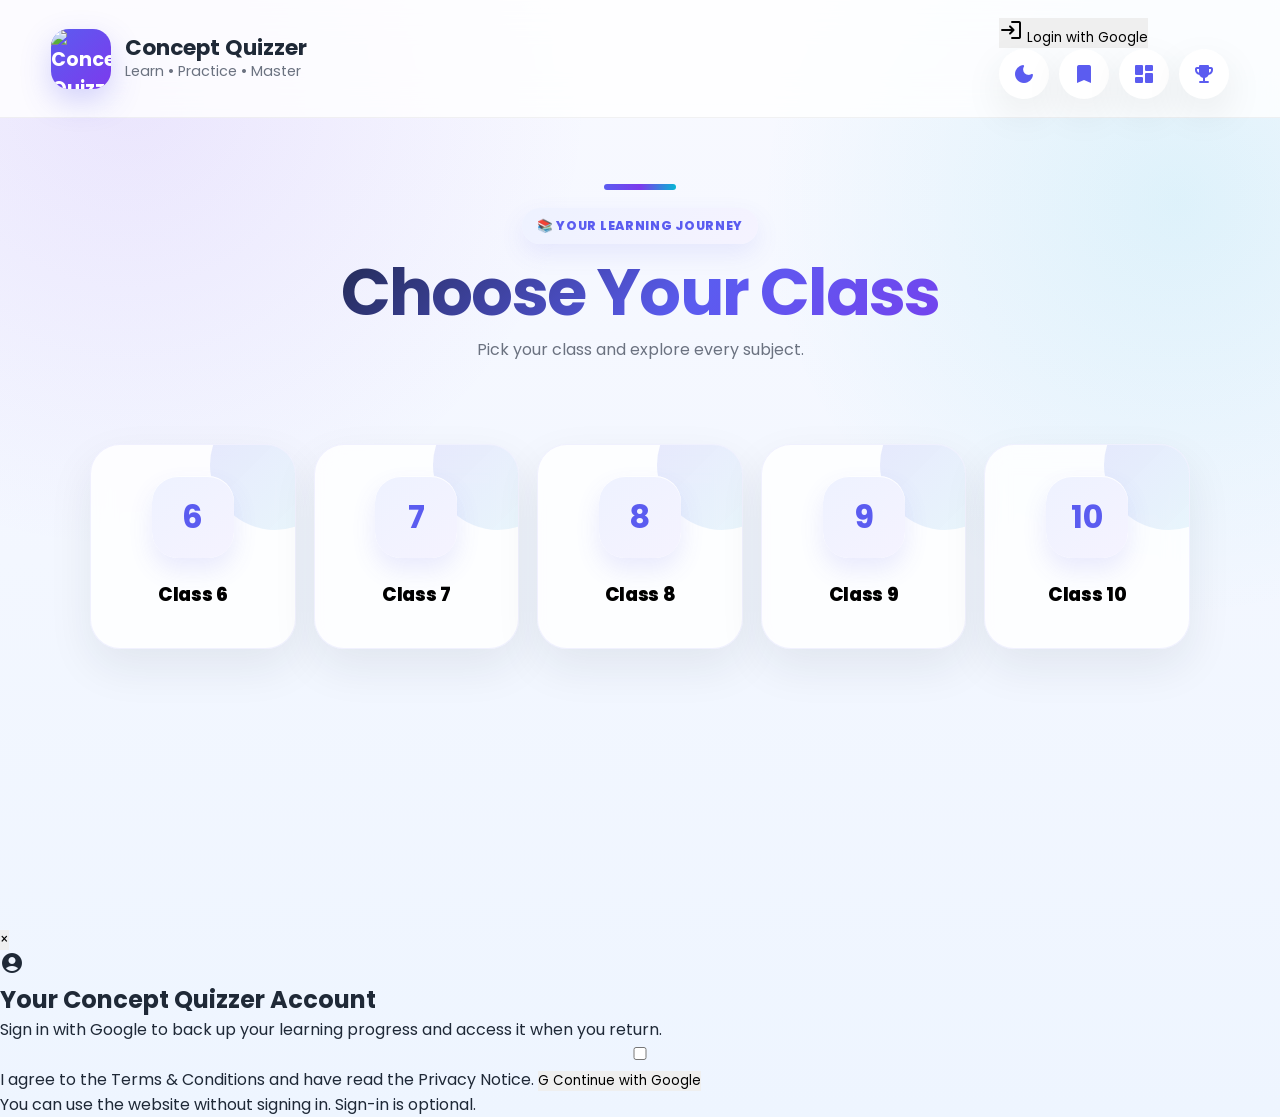
==== index.html @ e69be057 "Add files via upload" ====
<!DOCTYPE html>
<html lang="en">

<head>

<meta charset="UTF-8">

<meta
name="viewport"
content="width=device-width, initial-scale=1.0">

<title>
Concept Quizzer
</title>

<meta
name="description"
content="Concept Quizzer - Interactive Learning Platform">

<link
rel="preconnect"
href="https://fonts.googleapis.com">

<link
rel="preconnect"
href="https://fonts.gstatic.com"
crossorigin>

<link
href="https://fonts.googleapis.com/css2?family=Poppins:wght@300;400;500;600;700;800&display=swap"
rel="stylesheet">

<link
href="https://fonts.googleapis.com/icon?family=Material+Icons+Round"
rel="stylesheet">

<link
rel="stylesheet"
href="css/style.css">


<style id="cq-final-navigation-polish">
/* FINAL FLOW: Class → Subject → Chapter → Notes / Quiz */
.screen{width:100%;min-height:360px}
.screen.hidden{display:none!important}
.dashboardHeader{background:linear-gradient(135deg,#4d36d4,#248fe8);color:#fff;border-radius:30px;padding:28px;margin-bottom:22px;box-shadow:0 20px 50px rgba(72,70,210,.18)}
.dashboardHeader h2{margin:0;font-size:clamp(30px,6vw,48px);line-height:1.1}
.dashboardHeader p{margin:8px 0 0;color:#eef3ff;font-weight:700}
.dashboardGridThree{display:grid!important;grid-template-columns:repeat(3,minmax(0,1fr));gap:18px}
.dashboardGridThree .dashboardCard{min-height:230px;padding:25px!important;border-radius:28px!important;position:relative;overflow:hidden;cursor:pointer;transition:transform .2s,box-shadow .2s!important}
.dashboardGridThree .dashboardCard:hover{transform:translateY(-6px)!important}
.dashboardGridThree .dashboardCard:after{content:'';position:absolute;right:-28px;bottom:-35px;width:120px;height:120px;border-radius:50%;background:#fff2;pointer-events:none}
.dashboardCardNotes{background:linear-gradient(145deg,#fff,#f1efff)!important;border-top:7px solid #5b45e8!important}
.dashboardCardQuiz{background:linear-gradient(145deg,#fff,#eff9ff)!important;border-top:7px solid #159fdb!important}
.dashboardGridThree .dashboardIcon{width:68px;height:68px;border-radius:20px;display:grid;place-items:center;background:linear-gradient(135deg,#5b45e8,#218de8);color:#fff;font-size:35px!important;margin-bottom:18px}
.dashboardCardQuiz .dashboardIcon{background:linear-gradient(135deg,#159fdb,#4f46e5)}
.dashboardGridThree h3{font-size:23px!important;margin:0 0 8px!important;color:#18223f}
.dashboardGridThree p{color:#68728a;line-height:1.6;margin:0}
.dashboardGo{display:inline-flex;margin-top:18px;padding:10px 13px;border-radius:13px;background:#fff;color:#4e42c9;font-weight:900;font-size:13px}
@media(max-width:760px){.dashboardGridThree{grid-template-columns:1fr!important}.dashboardGridThree .dashboardCard{min-height:190px}}
</style>
</head>

<body>

<!-- =========================
     MAIN APP
========================= -->

<div
id="app">

<!-- =========================
     HEADER
========================= -->

<header
class="header">

<div
class="container">

<a
href="#"
class="logo">

<div class="logoIcon">
  <img src="assets/logo.png" alt="Concept Quizzer Logo">
</div>

<div
class="logoText">

<h2>

Concept Quizzer

</h2>

<span>

Learn • Practice • Master

</span>

</div>

</a>

<div class="headerRightStack">
  <div class="accountBar">
    <button id="accountButton" class="accountButton" type="button">
      <span class="material-icons-round">login</span>
      <span id="accountButtonLabel">Login with Google</span>
    </button>
  </div>

<div
class="headerActions">

<button
id="themeButton"
class="iconButton">

<span
class="material-icons-round">

dark_mode

</span>

</button>

<button
id="bookmarkButton"
class="iconButton">

<span
class="material-icons-round">

bookmark

</span>

</button>

<a
href="dashboard.html"
class="iconButton"
title="Student Dashboard"
style="text-decoration:none;">

<span class="material-icons-round">
dashboard
</span>

</a>

<a
href="achievements.html"
class="iconButton"
title="Achievements"
style="text-decoration:none;">

<span class="material-icons-round">
emoji_events
</span>

</a>

</div>
</div>

</div>

</header>

<!-- =========================
     CLASS SELECTION — START PAGE
========================= -->
  <!-- =========================
     CLASS SELECTION
========================= -->

<main
class="container">

<section
id="classScreen"
class="screen">

<div
class="sectionHeader">

<div class="classIntroBadge">📚 YOUR LEARNING JOURNEY</div>

<h2>

Choose Your Class

</h2>

<p>

Pick your class and explore every subject.

</p>

</div>

<div
id="classGrid"
class="classGrid">

<button
class="classCard"
data-class="6">

<div
class="classIcon">

6

</div>

<h3>

Class 6

</h3>


</button>

<button
class="classCard"
data-class="7">

<div
class="classIcon">

7

</div>

<h3>

Class 7

</h3>


</button>

<button
class="classCard"
data-class="8">

<div
class="classIcon">

8

</div>

<h3>

Class 8

</h3>


</button>

<button
class="classCard"
data-class="9">

<div
class="classIcon">

9

</div>

<h3>

Class 9

</h3>


</button>

<button
class="classCard"
data-class="10">

<div
class="classIcon">

10

</div>

<h3>

Class 10

</h3>


</button>

</div>

</section>

  <!-- =========================
     SUBJECT SCREEN
========================= -->

<section
id="subjectScreen"
class="screen hidden">

<button
id="backToClasses"
class="backButton">

<span
class="material-icons-round">

arrow_back

</span>

Back to Classes

</button>

<div
class="sectionHeader">

<h2
id="selectedClassTitle">

Select a Subject

</h2>

<p>

Explore subjects for your class.

</p>

</div>

<div
id="subjectGrid"
class="subjectGrid">

<!-- Subjects will be generated by app.js -->

</div>

</section>

<!-- =========================
     CHAPTER SCREEN
========================= -->

<section
id="chapterScreen"
class="screen hidden">

<button
id="backToSubjects"
class="backButton">

<span
class="material-icons-round">

arrow_back

</span>

Back to Subjects

</button>

<div
class="sectionHeader">

<h2
id="selectedSubjectTitle">

Select a Chapter

</h2>

<p>

Select a chapter to begin learning.

</p>

</div>

<div
id="chapterGrid"
class="chapterGrid">

<!-- Chapters will be generated by app.js -->

</div>

</section>

  <!-- =========================
     DASHBOARD SCREEN
========================= -->

<section
id="dashboardScreen"
class="screen hidden">

<button
id="backToChapters"
class="backButton">

<span
class="material-icons-round">

arrow_back

</span>

Back to Chapters

</button>

<div
class="dashboardHeader">

<h2
id="chapterTitle">

Chapter Title

</h2>

<p
id="chapterSubtitle">

Class • Subject

</p>

</div>

<div class="dashboardGrid dashboardGridThree">

<div class="dashboardCard dashboardCardNotes" id="notesCard">
<span class="material-icons-round dashboardIcon">menu_book</span>
<h3>Notes</h3>
<p>Detailed, colourful chapter notes.</p>
<span class="dashboardGo">Open Notes →</span>
</div>

<div class="dashboardCard dashboardCardQuiz" id="quizCard">
<span class="material-icons-round dashboardIcon">quiz</span>
<h3>Quiz</h3>
<p>Easy to Extreme Hard • timed practice.</p>
<span class="dashboardGo">Start Quiz →</span>
</div>

</div></div>

</section>

</main>

<script>
/* Concept Quizzer emergency boot: never allow a loading overlay to block the app. */
(function(){
  try {
    var loader=document.getElementById("preloader");
    if(loader) loader.remove();
  } catch(e) {}
  window.addEventListener("error", function(){
    var loader=document.getElementById("preloader");
    if(loader) loader.remove();
  });
})();
</script>

<script src="js/data.js"></script>
<script src="js/app.js"></script>



<!-- Google account sign-in / account panel -->
<div id="accountModal" class="accountModal" aria-hidden="true">
  <div class="accountModalCard" role="dialog" aria-modal="true" aria-labelledby="accountModalTitle">
    <button id="closeAccountModal" class="accountClose" type="button" aria-label="Close">×</button>
    <div class="accountModalLogo"><span class="material-icons-round">account_circle</span></div>
    <h2 id="accountModalTitle">Your Concept Quizzer Account</h2>
    <p id="accountModalMessage">Sign in with Google to back up your learning progress and access it when you return.</p>
    <div id="signedInPanel" hidden>
      <div class="signedInUser">
        <img id="accountPhoto" alt="" hidden>
        <div><strong id="accountName"></strong><span id="accountEmail"></span></div>
      </div>
      <p id="cloudSyncStatus" class="cloudSyncStatus">Your progress backup is ready.</p>
      <button id="syncNowButton" class="accountPrimary" type="button">Back up my progress</button>
      <button id="signOutButton" class="accountSecondary" type="button">Sign out</button>
    </div>
    <div id="signedOutPanel">
      <label class="termsConsent"><input id="termsConsentCheckbox" type="checkbox"> <span>I agree to the <a href="terms.html" target="_blank" rel="noopener">Terms &amp; Conditions</a> and have read the <a href="terms.html#privacy" target="_blank" rel="noopener">Privacy Notice</a>.</span></label>
      <button id="googleSignInButton" class="accountPrimary" type="button"><span class="googleG">G</span> Continue with Google</button>
      <p class="accountSmallPrint">You can use the website without signing in. Sign-in is optional.</p>
    </div>
    <p id="accountError" class="accountError" role="status"></p>
  </div>
</div>

<script src="https://www.gstatic.com/firebasejs/10.14.1/firebase-app-compat.js"></script>
<script src="https://www.gstatic.com/firebasejs/10.14.1/firebase-auth-compat.js"></script>
<script src="https://www.gstatic.com/firebasejs/10.14.1/firebase-firestore-compat.js"></script>
<script src="js/firebase-config.js"></script>
<script src="js/account-auth.js"></script>
</body>

</html>
---- css/style.css ----
/*==========================================================
  Concept Quizzer
  Package 2
  File : css/style.css
==========================================================*/

:root{

--primary:#5b5cf0;
--secondary:#7c3aed;
--accent:#06b6d4;
--success:#22c55e;
--danger:#ef4444;

--bg:#f4f7ff;
--surface:#ffffff;
--text:#1f2937;
--textLight:#6b7280;
--border:#e5e7eb;

--radius:22px;
--transition:.30s ease;

--shadow:
0 15px 40px
rgba(0,0,0,.08);

}

*{

margin:0;

padding:0;

box-sizing:border-box;

}

html{

scroll-behavior:smooth;

}

body{

font-family:

"Poppins",
sans-serif;

background:var(--bg);

color:var(--text);

overflow-x:hidden;

}

/*========================*/

img{

max-width:100%;

display:block;

}

button{

font-family:inherit;

cursor:pointer;

border:none;

outline:none;

}

input{

font-family:inherit;

outline:none;

border:none;

background:none;

width:100%;

}

a{

text-decoration:none;

color:inherit;

}

.hidden{

display:none!important;

}

.container{

width:min(1280px,92%);

margin:auto;

}

/*========================
 PRELOADER
========================*/

#preloader{

position:fixed;

inset:0;

background:

linear-gradient(
135deg,
#eef4ff,
#ffffff
);

display:flex;

align-items:center;

justify-content:center;

z-index:99999;

transition:.5s;

}

.loader{

display:flex;

flex-direction:column;

align-items:center;

gap:18px;

text-align:center;

}

.loaderLogo{

width:110px;

height:110px;

border-radius:30px;

display:flex;

align-items:center;

justify-content:center;

font-size:58px;

color:white;

background:

linear-gradient(
135deg,
#5b5cf0,
#7c3aed
);

box-shadow:

0 20px 45px
rgba(91,92,240,.30);

animation:

floatLogo 2s
ease-in-out
infinite;

}

.loader h2{

font-size:2rem;

font-weight:700;

}

.loader p{

color:var(--textLight);

}

@keyframes floatLogo{

0%{

transform:translateY(0);

}

50%{

transform:translateY(-12px);

}

100%{

transform:translateY(0);

}

}

/*========================
 HEADER
========================*/

.header{

position:sticky;

top:0;

z-index:999;

background:

rgba(255,255,255,.80);

backdrop-filter:

blur(18px);

border-bottom:

1px solid
rgba(0,0,0,.05);

}

.header .container{

display:flex;

align-items:center;

justify-content:space-between;

padding:18px 0;

}

/*========================
 LOGO
========================*/

.logo{

display:flex;

align-items:center;

gap:14px;

}

.logoIcon{

width:60px;

height:60px;

border-radius:18px;

display:flex;

align-items:center;

justify-content:center;

font-size:1.2rem;

font-weight:700;

color:white;

background:

linear-gradient(
135deg,
#5b5cf0,
#7c3aed
);

box-shadow:

0 12px 30px
rgba(91,92,240,.25);

}

.logoIcon img{
  width:100%;
  height:100%;
  object-fit:cover;
  border-radius:18px;
}

.logoText{

display:flex;

flex-direction:column;

}

.logoText h2{

font-size:1.35rem;

font-weight:700;

line-height:1.2;

}

.logoText span{

font-size:.9rem;

color:var(--textLight);

}

/*========================
 HEADER ACTIONS
========================*/

.headerActions{

display:flex;

align-items:center;

gap:12px;

}

.iconButton{

width:50px;

height:50px;

border-radius:50%;

display:flex;

align-items:center;

justify-content:center;

background:white;

color:var(--primary);

box-shadow:var(--shadow);

transition:var(--transition);

}

.iconButton:hover{

transform:

translateY(-4px);

}

/*========================
 HERO
========================*/

.hero{

position:relative;

overflow:hidden;

padding:

80px 0
100px;

background:

linear-gradient(
180deg,
#f8fbff,
#eef4ff
);

}

.heroBackground{

position:absolute;

inset:0;

background:

radial-gradient(
circle at top left,
rgba(91,92,240,.15),
transparent 45%
),

radial-gradient(
circle at bottom right,
rgba(6,182,212,.15),
transparent 40%
);

}

.heroContainer{

position:relative;

z-index:2;

display:grid;

grid-template-columns:

1.1fr
.9fr;

gap:60px;

align-items:center;

}

/*========================
 HERO CONTENT
========================*/

.heroContent{

display:flex;

flex-direction:column;

gap:22px;

}

.heroBadge{

display:inline-flex;

align-items:center;

gap:8px;

width:max-content;

padding:10px 18px;

border-radius:999px;

background:#eef2ff;

color:var(--primary);

font-weight:600;

}

.heroContent h1{

font-size:3.6rem;

font-weight:800;

line-height:1.1;

}

.heroContent p{

font-size:1rem;

line-height:1.9;

color:var(--textLight);

max-width:650px;

}

/*========================
 SEARCH BAR
========================*/

.heroSearch{

display:flex;

align-items:center;

gap:14px;

padding:18px 22px;

background:white;

border-radius:18px;

box-shadow:var(--shadow);

margin-top:10px;

}

.heroSearch span{

color:var(--primary);

font-size:28px;

}

.heroSearch input{

font-size:1rem;

color:var(--text);

}

/*========================
 HERO BUTTONS
========================*/

.heroButtons{

display:flex;

gap:18px;

margin-top:12px;

flex-wrap:wrap;

}

.primaryButton{

padding:16px 34px;

border-radius:18px;

background:

linear-gradient(
135deg,
#5b5cf0,
#7c3aed
);

color:white;

font-size:1rem;

font-weight:600;

transition:var(--transition);

box-shadow:

0 18px 35px
rgba(91,92,240,.30);

}

.primaryButton:hover{

transform:

translateY(-5px);

}

.secondaryButton{

padding:16px 34px;

border-radius:18px;

background:white;

border:2px solid var(--border);

font-size:1rem;

font-weight:600;

color:var(--primary);

transition:var(--transition);

}

.secondaryButton:hover{

background:#f7f8ff;

transform:

translateY(-5px);

}

/*========================
 HERO IMAGE
========================*/

.heroImage{

position:relative;

height:520px;

display:flex;

align-items:center;

justify-content:center;

}

.bookCard{

width:220px;

height:220px;

border-radius:40px;

display:flex;

align-items:center;

justify-content:center;

font-size:90px;

color:white;

background:

linear-gradient(
135deg,
#5b5cf0,
#7c3aed
);

box-shadow:

0 30px 60px
rgba(91,92,240,.30);

animation:

floatBook
4s ease-in-out infinite;

}

.floatingCard{

position:absolute;

width:85px;

height:85px;

border-radius:22px;

display:flex;

align-items:center;

justify-content:center;

font-size:42px;

background:white;

box-shadow:var(--shadow);

animation:

floatCard
5s ease-in-out infinite;

}

.maths{

top:8%;

left:12%;

}

.science{

top:18%;

right:8%;

animation-delay:.5s;

}

.history{

bottom:15%;

left:8%;

animation-delay:1s;

}

.geography{

bottom:12%;

right:14%;

animation-delay:1.5s;

}

.civics{

left:0;

top:45%;

animation-delay:2s;

}

.ai{

right:0;

top:48%;

animation-delay:2.5s;

}

@keyframes floatBook{

0%{

transform:translateY(0);

}

50%{

transform:translateY(-16px);

}

100%{

transform:translateY(0);

}

}

@keyframes floatCard{

0%{

transform:translateY(0);

}

50%{

transform:translateY(-12px);

}

100%{

transform:translateY(0);

}

}

/*========================
 SCREEN
========================*/

.screen{

padding:80px 0;

}

.sectionHeader{

text-align:center;

margin-bottom:45px;

}

.sectionHeader h2{

font-size:2.5rem;

font-weight:700;

margin-bottom:10px;

}

.sectionHeader p{

font-size:1rem;

color:var(--textLight);

line-height:1.8;

}

/*========================
 CLASS GRID
========================*/

.classGrid{

display:grid;

grid-template-columns:

repeat(auto-fit,minmax(180px,1fr));

gap:24px;

}

.classCard{

background:var(--surface);

border-radius:24px;

padding:28px;

text-align:center;

cursor:pointer;

border:2px solid transparent;

box-shadow:var(--shadow);

transition:var(--transition);

}

.classCard:hover{

transform:

translateY(-8px);

border-color:var(--primary);

}

.classCard.active{

background:

linear-gradient(
135deg,
#5b5cf0,
#7c3aed
);

color:white;

}

.classIcon{

width:80px;

height:80px;

margin:auto auto 18px;

border-radius:22px;

display:flex;

align-items:center;

justify-content:center;

font-size:2rem;

font-weight:700;

background:#eef2ff;

color:var(--primary);

}

.classCard.active .classIcon{

background:white;

color:var(--primary);

}

.classCard h3{

font-size:1.2rem;

margin-bottom:8px;

}

.classCard p{

font-size:.92rem;

color:var(--textLight);

}

.classCard.active p{

color:white;

opacity:.9;

}

/*========================
 SUBJECT GRID
========================*/

.subjectGrid{

display:grid;

grid-template-columns:

repeat(auto-fit,minmax(250px,1fr));

gap:25px;

}

.subjectCard{

background:white;

border-radius:26px;

padding:30px;

text-align:center;

cursor:pointer;

box-shadow:var(--shadow);

transition:var(--transition);

}

.subjectCard:hover{

transform:

translateY(-8px);

}

.subjectIcon{

width:90px;

height:90px;

margin:auto auto 18px;

border-radius:24px;

display:flex;

align-items:center;

justify-content:center;

font-size:46px;

background:

linear-gradient(
135deg,
#5b5cf0,
#7c3aed
);

color:white;

}

.subjectCard h3{

margin-bottom:10px;

font-size:1.2rem;

}

.subjectCard p{

color:var(--textLight);

line-height:1.7;

}

/*========================
 CHAPTER GRID
========================*/

.chapterGrid{

display:grid;

grid-template-columns:

repeat(auto-fit,minmax(280px,1fr));

gap:24px;

}

.chapterCard{

background:white;

padding:26px;

border-radius:24px;

cursor:pointer;

box-shadow:var(--shadow);

transition:var(--transition);

border:2px solid transparent;

}

.chapterCard:hover{

transform:

translateY(-8px);

border-color:var(--primary);

}

.chapterNumber{

width:58px;

height:58px;

display:flex;

align-items:center;

justify-content:center;

border-radius:18px;

margin-bottom:18px;

font-weight:700;

background:

linear-gradient(
135deg,
#5b5cf0,
#7c3aed
);

color:white;

  }

/* ==========================
   PROGRESS CARD
========================== */

.progressCard{
    margin-top:24px;
    background:rgba(255,255,255,.15);
    border-radius:18px;
    padding:18px;
    box-shadow:0 8px 25px rgba(0,0,0,.08);
}

.progressInfo{
    display:flex;
    justify-content:space-between;
    align-items:center;
    margin-bottom:10px;
    color:#ffffff;
    font-weight:700;
    font-size:15px;
}

.progressInfo span{
    color:#ffffff;
}

#progressText{
    color:#ffffff;
    font-weight:700;
}

.progressBar{
    width:100%;
    height:12px;
    background:rgba(255,255,255,.35);
    border-radius:999px;
    overflow:hidden;
}

#progressFill{
    width:100%;
    height:100%;
    display:block;
    border-radius:999px;
    background:linear-gradient(90deg,#22c55e,#4ade80);
    transition:width .5s ease;
}

/* ===== ACHIEVEMENTS HEADER BUTTON FIX ===== */

.headerActions{
  display:flex !important;
  align-items:center;
  gap:10px;
  flex-wrap:nowrap !important;
  overflow:visible !important;
}

.headerActions .iconButton{
  display:flex !important;
  align-items:center;
  justify-content:center;
  visibility:visible !important;
  opacity:1 !important;
  flex-shrink:0 !important;
}

/* Mobile */
@media (max-width:600px){
  .headerActions{
    gap:6px;
  }

  .headerActions .iconButton{
    width:52px;
    height:52px;
    min-width:52px;
    padding:0;
  }

  .headerActions .material-icons-round{
    font-size:25px;
  }
}

/* MOBILE HEADER - FINAL FIX */

@media screen and (max-width: 700px) {

  .header .container {
    display: flex !important;
    align-items: center !important;
    justify-content: space-between !important;
    gap: 8px !important;
  }

  .headerActions {
    display: flex !important;
    align-items: center !important;
    justify-content: flex-end !important;
    gap: 5px !important;
    width: auto !important;
    flex: 0 0 auto !important;
    overflow: visible !important;
  }

  .headerActions .iconButton {
    width: 48px !important;
    height: 48px !important;
    min-width: 48px !important;
    padding: 0 !important;
    margin: 0 !important;
    display: flex !important;
    align-items: center !important;
    justify-content: center !important;
    flex-shrink: 0 !important;
    opacity: 1 !important;
    visibility: visible !important;
  }

  .headerActions .material-icons-round {
    font-size: 24px !important;
  }

  .logo {
    min-width: 0 !important;
    flex: 1 1 auto !important;
  }
}

/* ===== FINAL MOBILE HEADER FIT ===== */

@media screen and (max-width: 700px) {

  .header .container {
    width: 100% !important;
    padding: 10px 8px !important;
    gap: 4px !important;
  }

  .logo {
    flex: 1 1 auto !important;
    min-width: 0 !important;
    gap: 6px !important;
  }

  .logoIcon {
    width: 48px !important;
    height: 48px !important;
    min-width: 48px !important;
  }

  .logoText {
    min-width: 0 !important;
  }

  .logoText h2 {
    font-size: 1.05rem !important;
  }

  .logoText span {
    font-size: .72rem !important;
  }

  .headerActions {
    flex: 0 0 auto !important;
    display: flex !important;
    gap: 4px !important;
    width: auto !important;
  }

  .headerActions .iconButton {
    width: 42px !important;
    height: 42px !important;
    min-width: 42px !important;
    flex: 0 0 42px !important;
    padding: 0 !important;
    display: flex !important;
    visibility: visible !important;
    opacity: 1 !important;
  }

  .headerActions .material-icons-round {
    font-size: 21px !important;
  }
}

/* ===== PACKAGE 11D — PDF DOWNLOAD ===== */

.pdfDownloadButton {
  display: block;
  width: 100%;
  max-width: 500px;
  margin: 25px auto;
  padding: 16px 24px;
  border: none;
  border-radius: 16px;
  background: linear-gradient(135deg, #5b5cf0, #7c3aed);
  color: white;
  font-family: inherit;
  font-size: 17px;
  font-weight: 700;
  cursor: pointer;
  box-shadow: 0 12px 30px rgba(91,92,240,.25);
  transition: .25s ease;
}

.pdfDownloadButton:hover {
  transform: translateY(-3px);
}

.pdfDownloadButton:active {
  transform: scale(.97);
}

@media(max-width:600px) {
  .pdfDownloadButton {
    width: 90%;
    font-size: 16px;
  }
}

/* ==========================================================
   CONCEPT QUIZZER — 2026 VISUAL REDESIGN
   Homepage + subject + chapter selection
   ========================================================== */

body{
  background:
    radial-gradient(circle at 10% 8%, rgba(124,58,237,.10), transparent 30%),
    radial-gradient(circle at 92% 18%, rgba(6,182,212,.10), transparent 28%),
    linear-gradient(180deg,#f8f9ff 0%,#eef5ff 100%);
}

/* Keep the header, remove the old giant Smart Learning hero from markup. */
main.container{
  padding-top:18px;
}

#classScreen.screen{
  min-height:calc(100vh - 110px);
  padding:38px 0 80px;
}

#classScreen .sectionHeader,
#subjectScreen .sectionHeader,
#chapterScreen .sectionHeader{
  position:relative;
  padding:10px 12px 34px;
}

#classScreen .sectionHeader::before,
#subjectScreen .sectionHeader::before,
#chapterScreen .sectionHeader::before{
  content:"";
  display:block;
  width:72px;
  height:6px;
  margin:0 auto 18px;
  border-radius:99px;
  background:linear-gradient(90deg,#5b5cf0,#7c3aed,#06b6d4);
}

.classIntroBadge{
  display:inline-flex;
  align-items:center;
  gap:8px;
  padding:9px 15px;
  border-radius:999px;
  background:linear-gradient(135deg,#eef2ff,#f5f3ff);
  color:#5b5cf0;
  font-size:.78rem;
  font-weight:800;
  letter-spacing:.7px;
  box-shadow:0 10px 25px rgba(91,92,240,.10);
  margin-bottom:15px;
}

#classScreen .sectionHeader h2{
  font-size:clamp(2.3rem,8vw,4.1rem);
  line-height:1.02;
  letter-spacing:-1.8px;
  background:linear-gradient(135deg,#172033 15%,#5b5cf0 55%,#7c3aed 85%);
  -webkit-background-clip:text;
  background-clip:text;
  color:transparent;
}

#classScreen .sectionHeader p,
#subjectScreen .sectionHeader p,
#chapterScreen .sectionHeader p{
  max-width:620px;
  margin:10px auto 0;
  font-size:1rem;
}

.classGrid{
  grid-template-columns:repeat(5,minmax(0,1fr));
  gap:18px;
  max-width:1100px;
  margin:0 auto;
}

.classCard{
  position:relative;
  overflow:hidden;
  min-height:205px;
  padding:28px 18px;
  border:1px solid rgba(91,92,240,.08);
  border-radius:30px;
  background:rgba(255,255,255,.82);
  backdrop-filter:blur(12px);
  box-shadow:0 18px 45px rgba(31,41,55,.08);
}

.classCard::before{
  content:"";
  position:absolute;
  width:130px;
  height:130px;
  border-radius:50%;
  right:-45px;
  top:-45px;
  background:linear-gradient(135deg,rgba(91,92,240,.15),rgba(6,182,212,.08));
}

.classCard:hover{
  transform:translateY(-10px) scale(1.015);
  border-color:rgba(91,92,240,.35);
  box-shadow:0 25px 55px rgba(91,92,240,.16);
}

.classCard.active{
  background:linear-gradient(145deg,#5b5cf0,#7c3aed);
  border-color:transparent;
  box-shadow:0 25px 60px rgba(91,92,240,.28);
}

.classIcon{
  position:relative;
  z-index:1;
  width:82px;
  height:82px;
  margin:0 auto 22px;
  border-radius:26px;
  background:linear-gradient(145deg,#eef2ff,#f5f3ff);
  color:#5b5cf0;
  font-size:2rem;
  box-shadow:inset 0 1px 0 rgba(255,255,255,.9),0 12px 25px rgba(91,92,240,.12);
}

.classCard.active .classIcon{
  background:rgba(255,255,255,.95);
}

.classCard h3{
  position:relative;
  z-index:1;
  font-size:1.18rem;
  font-weight:800;
  letter-spacing:-.3px;
}

/* Subject page */
#subjectScreen.screen,
#chapterScreen.screen{
  padding:32px 0 80px;
  min-height:calc(100vh - 110px);
}

.backButton{
  display:inline-flex;
  align-items:center;
  gap:8px;
  padding:11px 16px;
  border-radius:15px;
  background:rgba(255,255,255,.85);
  color:#30384a;
  box-shadow:0 10px 25px rgba(31,41,55,.06);
  font-weight:700;
  transition:.25s ease;
}

.backButton:hover{
  transform:translateX(-4px);
  color:#5b5cf0;
}

#subjectScreen .sectionHeader h2,
#chapterScreen .sectionHeader h2{
  font-size:clamp(2.2rem,7vw,3.5rem);
  letter-spacing:-1.4px;
}

.subjectGrid{
  grid-template-columns:repeat(auto-fit,minmax(210px,1fr));
  gap:20px;
  max-width:1100px;
  margin:0 auto;
}

.subjectCard{
  position:relative;
  overflow:hidden;
  padding:30px 24px;
  min-height:210px;
  border:1px solid rgba(91,92,240,.08);
  background:rgba(255,255,255,.88);
  border-radius:30px;
  box-shadow:0 18px 45px rgba(31,41,55,.07);
}

.subjectCard::after{
  content:"→";
  position:absolute;
  right:20px;
  top:18px;
  width:38px;
  height:38px;
  display:grid;
  place-items:center;
  border-radius:50%;
  background:#f1efff;
  color:#5b5cf0;
  font-weight:800;
  transition:.25s ease;
}

.subjectCard:hover{
  transform:translateY(-9px);
  box-shadow:0 26px 55px rgba(91,92,240,.13);
  border-color:rgba(91,92,240,.25);
}

.subjectCard:hover::after{
  transform:translateX(4px);
  background:#5b5cf0;
  color:#fff;
}

/* Chapter page — no extra Open Chapter text/number tile. */
.chapterGrid{
  display:grid;
  grid-template-columns:repeat(auto-fit,minmax(260px,1fr));
  gap:20px;
  max-width:1100px;
  margin:0 auto;
}

.chapterCard{
  position:relative;
  overflow:hidden;
  min-height:170px;
  padding:26px 28px;
  text-align:left;
  border:1px solid rgba(91,92,240,.09);
  border-radius:30px;
  background:linear-gradient(145deg,rgba(255,255,255,.96),rgba(247,248,255,.92));
  box-shadow:0 18px 45px rgba(31,41,55,.07);
}

.chapterCard::before{
  content:"";
  position:absolute;
  inset:0 auto 0 0;
  width:5px;
  background:linear-gradient(180deg,#5b5cf0,#7c3aed,#06b6d4);
}

.chapterCard:hover{
  transform:translateY(-9px);
  border-color:rgba(91,92,240,.28);
  box-shadow:0 28px 60px rgba(91,92,240,.15);
}

.chapterLabel{
  display:inline-flex;
  align-items:center;
  padding:7px 12px;
  border-radius:999px;
  background:linear-gradient(135deg,#eef2ff,#f3e8ff);
  color:#5b5cf0;
  font-size:.78rem;
  font-weight:800;
  letter-spacing:.4px;
  margin-bottom:17px;
}

.chapterCard h3{
  max-width:88%;
  margin:0;
  color:#182033;
  font-size:1.18rem;
  line-height:1.45;
  font-weight:800;
}

.chapterArrow{
  position:absolute;
  right:22px;
  bottom:20px;
  width:40px;
  height:40px;
  display:grid;
  place-items:center;
  border-radius:50%;
  background:#f0efff;
  color:#5b5cf0;
  font-size:1.2rem;
  font-weight:900;
  transition:.25s ease;
}

.chapterCard:hover .chapterArrow{
  background:#5b5cf0;
  color:#fff;
  transform:translateX(4px);
}

@media(max-width:900px){
  .classGrid{grid-template-columns:repeat(3,minmax(0,1fr));}
}

@media(max-width:620px){
  main.container{padding-left:16px;padding-right:16px;}
  #classScreen.screen{padding-top:28px;}
  .classGrid{grid-template-columns:repeat(2,minmax(0,1fr));gap:14px;}
  .classCard{min-height:175px;padding:22px 12px;border-radius:24px;}
  .classIcon{width:70px;height:70px;border-radius:22px;margin-bottom:17px;}
  .classCard h3{font-size:1rem;}
  .subjectGrid,.chapterGrid{grid-template-columns:1fr;gap:15px;}
  .subjectCard{min-height:180px;border-radius:25px;}
  .chapterCard{min-height:155px;border-radius:25px;padding:23px 23px 26px;}
  #classScreen .sectionHeader h2{font-size:2.45rem;}
}


/* Emergency safety: loading overlays must never block the application. */
#preloader { display:none !important; }
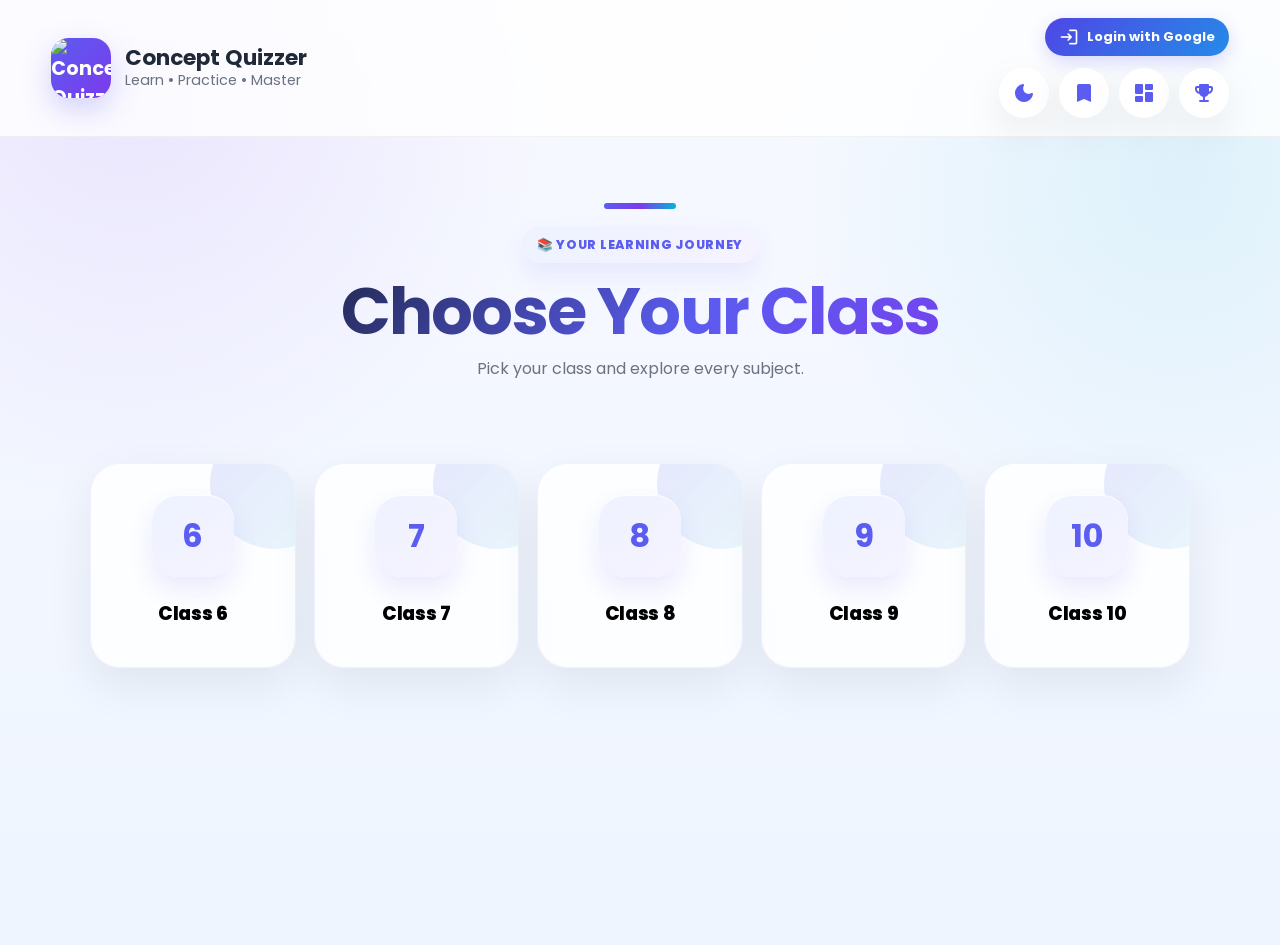
==== commit 3da15339: "Add Google AdSense meta tag to index.html Added Google AdSense meta tag for account tracking." ====
--- a/index.html
+++ b/index.html
@@ -2,6 +2,8 @@
 <html lang="en">
 
 <head>
+
+     <meta name="google-adsense-account" content="ca-pub-2856179354951443">
 
 <meta charset="UTF-8">
 
--- a/css/style.css
+++ b/css/style.css
@@ -1696,3 +1696,43 @@
 
 
 
+
+
+/* ===== Account / Google sign-in ===== */
+.headerRightStack{display:flex;flex-direction:column;align-items:flex-end;gap:12px;min-width:0}
+.accountBar{display:flex;justify-content:flex-end;width:100%}
+.accountButton{display:inline-flex;align-items:center;justify-content:center;gap:8px;max-width:230px;min-height:38px;padding:8px 14px;border:0;border-radius:999px;background:linear-gradient(135deg,#4f46e5,#258be8);color:#fff;font:700 13px Poppins,sans-serif;box-shadow:0 6px 18px #4f46e533;cursor:pointer}
+.accountButton .material-icons-round{font-size:20px}
+.accountButton img{width:25px;height:25px;border-radius:50%;object-fit:cover}
+.headerRightStack .headerActions{justify-content:flex-end}
+.accountModal{position:fixed;inset:0;z-index:99999;display:none;align-items:center;justify-content:center;padding:18px;background:rgba(12,18,38,.62);backdrop-filter:blur(8px)}
+.accountModal.is-open{display:flex}
+.accountModalCard{position:relative;width:min(100%,430px);max-height:90vh;overflow:auto;background:var(--card,#fff);color:var(--text,#18223f);border-radius:26px;padding:30px;box-shadow:0 25px 90px #0004;text-align:center}
+.accountClose{position:absolute;right:14px;top:10px;border:0;background:transparent;font-size:30px;cursor:pointer;color:inherit}
+.accountModalLogo{width:62px;height:62px;margin:0 auto 12px;display:grid;place-items:center;border-radius:20px;background:#eef0ff;color:#5146d8}
+.accountModalLogo .material-icons-round{font-size:38px}
+.accountModalCard h2{font-size:22px;margin:8px 0}
+.accountModalCard p{line-height:1.6}
+.termsConsent{display:flex;align-items:flex-start;text-align:left;gap:10px;margin:22px 0;font-size:12px;line-height:1.6}
+.termsConsent input{margin-top:4px;flex-shrink:0}
+.termsConsent a{color:#5146d8;font-weight:700}
+.accountPrimary,.accountSecondary{width:100%;min-height:46px;border-radius:14px;font:700 14px Poppins,sans-serif;cursor:pointer;margin-top:10px}
+.accountPrimary{border:0;background:linear-gradient(135deg,#4f46e5,#258be8);color:#fff}
+.accountSecondary{border:1px solid #d7dced;background:transparent;color:inherit}
+.googleG{display:inline-grid;place-items:center;margin-right:8px;width:22px;height:22px;border-radius:50%;background:#fff;color:#4285f4;font-weight:900}
+.accountSmallPrint{font-size:11px;color:#7b8498}
+.accountError{color:#c62828;font-size:12px}
+.signedInUser{display:flex;align-items:center;justify-content:center;gap:12px;margin:18px 0}
+.signedInUser img{width:48px;height:48px;border-radius:50%;object-fit:cover}
+.signedInUser div{display:flex;flex-direction:column;text-align:left;overflow-wrap:anywhere}
+.signedInUser span{font-size:12px;color:#788197}
+.cloudSyncStatus{font-size:12px!important;background:#f1f5ff;padding:10px;border-radius:12px}
+@media(max-width:700px){
+ .header .container{align-items:flex-start!important}
+ .headerRightStack{gap:10px;max-width:68%;padding-top:2px}
+ .accountButton{font-size:11px;min-height:34px;padding:6px 10px;max-width:100%}
+ .headerRightStack .headerActions{gap:5px!important;flex-wrap:wrap!important;justify-content:flex-end!important}
+ .headerRightStack .headerActions .iconButton{width:42px!important;height:42px!important;min-width:42px!important}
+ .headerRightStack .headerActions .material-icons-round{font-size:22px}
+ .accountModalCard{padding:26px 20px}
+}
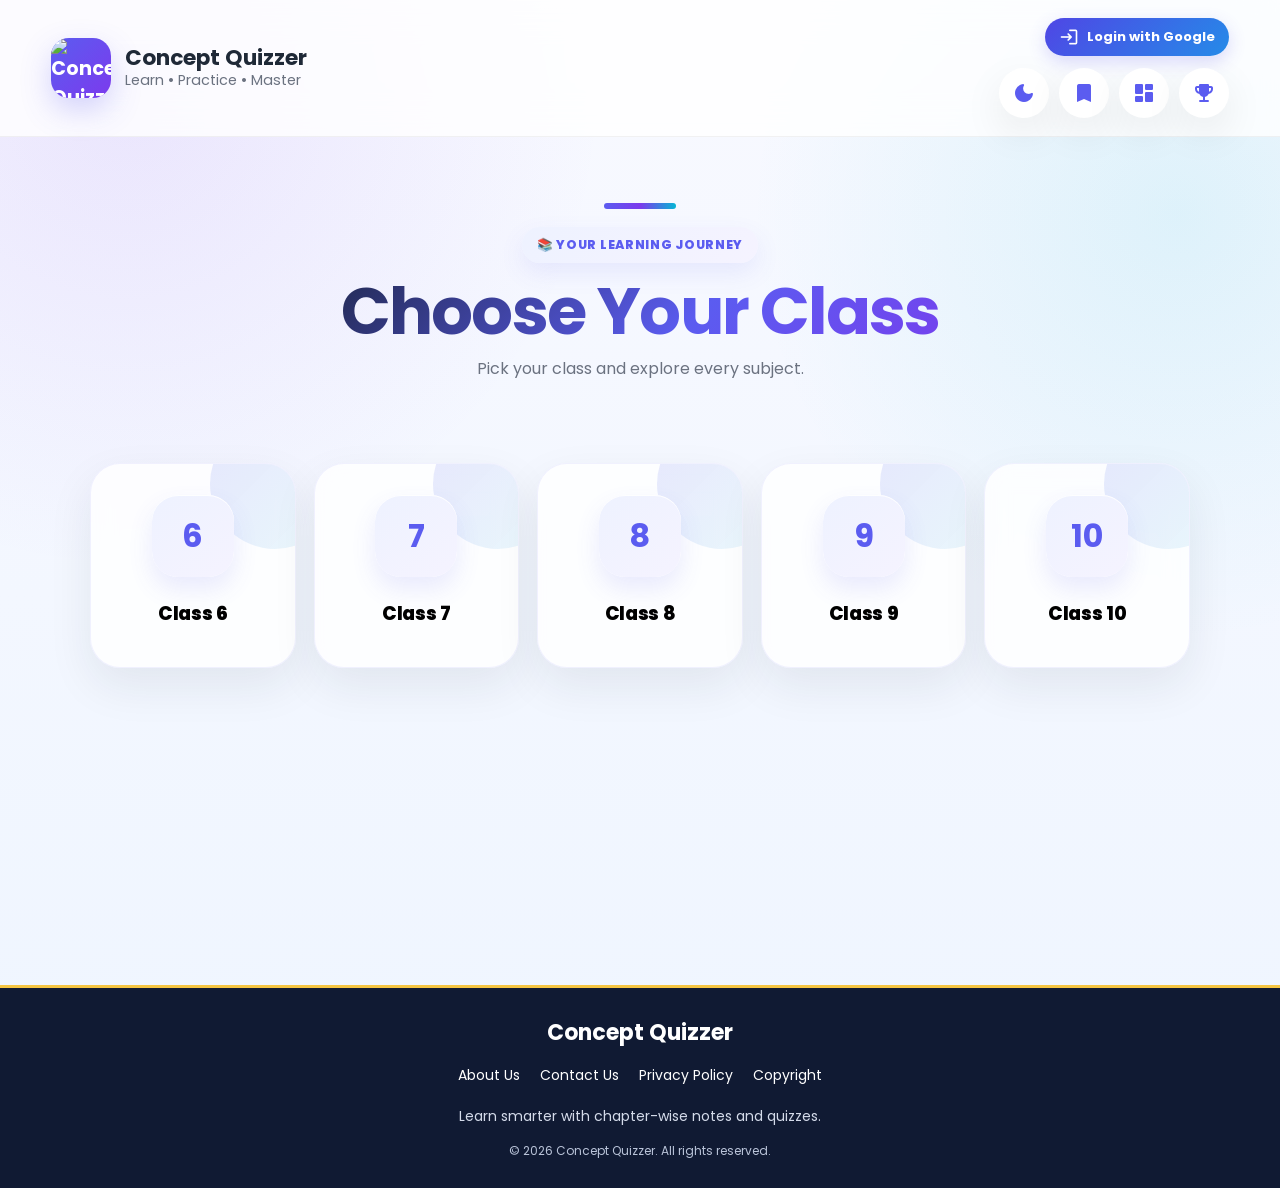
==== commit f7ebc6ac: "Update index.html" ====
--- a/index.html
+++ b/index.html
@@ -2,7 +2,19 @@
 <html lang="en">
 
 <head>
-
+     <link rel="canonical" href="https://conceptquizzer.online/">
+<!-- Concept Quizzer SEO -->
+<link rel="icon" type="image/png" href="https://conceptquizzer.online/assets/logo.png">
+
+<link rel="apple-touch-icon" href="https://conceptquizzer.online/assets/logo.png">
+
+<meta property="og:site_name" content="Concept Quizzer">
+<meta property="og:image" content="https://conceptquizzer.online/assets/logo.png">
+<meta property="og:title" content="Concept Quizzer">
+<meta property="og:description" content="Learn smarter with chapter-wise notes, interactive quizzes, and concept-based practice.">
+
+<meta name="description" content="Concept Quizzer helps students learn smarter with chapter-wise notes, interactive quizzes, and concept-based practice. Learn, practise, and master every concept.">
+     
      <meta name="google-adsense-account" content="ca-pub-2856179354951443">
 
 <meta charset="UTF-8">
@@ -533,6 +545,72 @@
 <script src="https://www.gstatic.com/firebasejs/10.14.1/firebase-firestore-compat.js"></script>
 <script src="js/firebase-config.js"></script>
 <script src="js/account-auth.js"></script>
+     <footer class="cq-footer">
+  <p class="cq-footer-brand">Concept Quizzer</p>
+
+  <nav class="cq-footer-links" aria-label="Footer navigation">
+    <a href="about.html">About Us</a>
+    <a href="contact.html">Contact Us</a>
+    <a href="privacy.html">Privacy Policy</a>
+    <a href="copyright.html">Copyright</a>
+  </nav>
+
+  <p class="cq-footer-description">
+    Learn smarter with chapter-wise notes and quizzes.
+  </p>
+
+  <p class="cq-footer-copyright">
+    &copy; 2026 Concept Quizzer. All rights reserved.
+  </p>
+</footer>
+
+<style>
+.cq-footer {
+  margin-top: 40px;
+  padding: 28px 15px;
+  text-align: center;
+  background: #101a33;
+  color: #ffffff;
+  border-top: 3px solid #f5c542;
+}
+
+.cq-footer-brand {
+  font-size: 22px;
+  font-weight: bold;
+  margin: 0 0 16px;
+}
+
+.cq-footer-links {
+  display: flex;
+  flex-wrap: wrap;
+  justify-content: center;
+  gap: 12px 20px;
+}
+
+.cq-footer-links a {
+  color: #ffffff;
+  text-decoration: none;
+  font-size: 14px;
+}
+
+.cq-footer-links a:hover {
+  color: #f5c542;
+  text-decoration: underline;
+}
+
+.cq-footer-description {
+  margin-top: 20px;
+  font-size: 14px;
+  color: #d4dbea;
+}
+
+.cq-footer-copyright {
+  margin-top: 15px;
+  font-size: 12px;
+  color: #b9c3d8;
+}
+</style>
+     
 </body>
 
 </html>
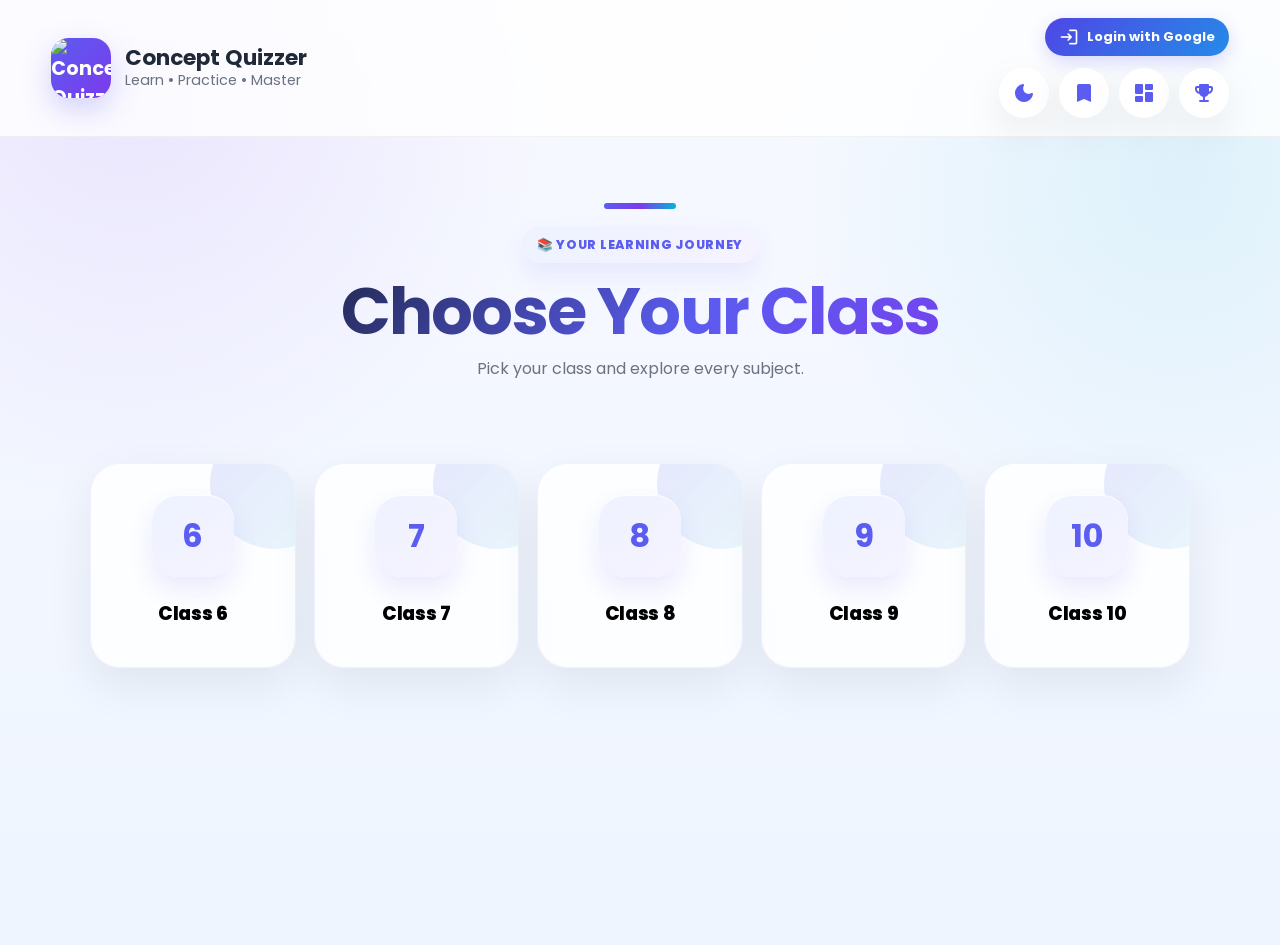
==== commit cd536fca: "Remove footer and styles from index.html Removed footer section and associated styles from the HTML." ====
--- a/index.html
+++ b/index.html
@@ -545,71 +545,6 @@
 <script src="https://www.gstatic.com/firebasejs/10.14.1/firebase-firestore-compat.js"></script>
 <script src="js/firebase-config.js"></script>
 <script src="js/account-auth.js"></script>
-     <footer class="cq-footer">
-  <p class="cq-footer-brand">Concept Quizzer</p>
-
-  <nav class="cq-footer-links" aria-label="Footer navigation">
-    <a href="about.html">About Us</a>
-    <a href="contact.html">Contact Us</a>
-    <a href="privacy.html">Privacy Policy</a>
-    <a href="copyright.html">Copyright</a>
-  </nav>
-
-  <p class="cq-footer-description">
-    Learn smarter with chapter-wise notes and quizzes.
-  </p>
-
-  <p class="cq-footer-copyright">
-    &copy; 2026 Concept Quizzer. All rights reserved.
-  </p>
-</footer>
-
-<style>
-.cq-footer {
-  margin-top: 40px;
-  padding: 28px 15px;
-  text-align: center;
-  background: #101a33;
-  color: #ffffff;
-  border-top: 3px solid #f5c542;
-}
-
-.cq-footer-brand {
-  font-size: 22px;
-  font-weight: bold;
-  margin: 0 0 16px;
-}
-
-.cq-footer-links {
-  display: flex;
-  flex-wrap: wrap;
-  justify-content: center;
-  gap: 12px 20px;
-}
-
-.cq-footer-links a {
-  color: #ffffff;
-  text-decoration: none;
-  font-size: 14px;
-}
-
-.cq-footer-links a:hover {
-  color: #f5c542;
-  text-decoration: underline;
-}
-
-.cq-footer-description {
-  margin-top: 20px;
-  font-size: 14px;
-  color: #d4dbea;
-}
-
-.cq-footer-copyright {
-  margin-top: 15px;
-  font-size: 12px;
-  color: #b9c3d8;
-}
-</style>
      
 </body>
 
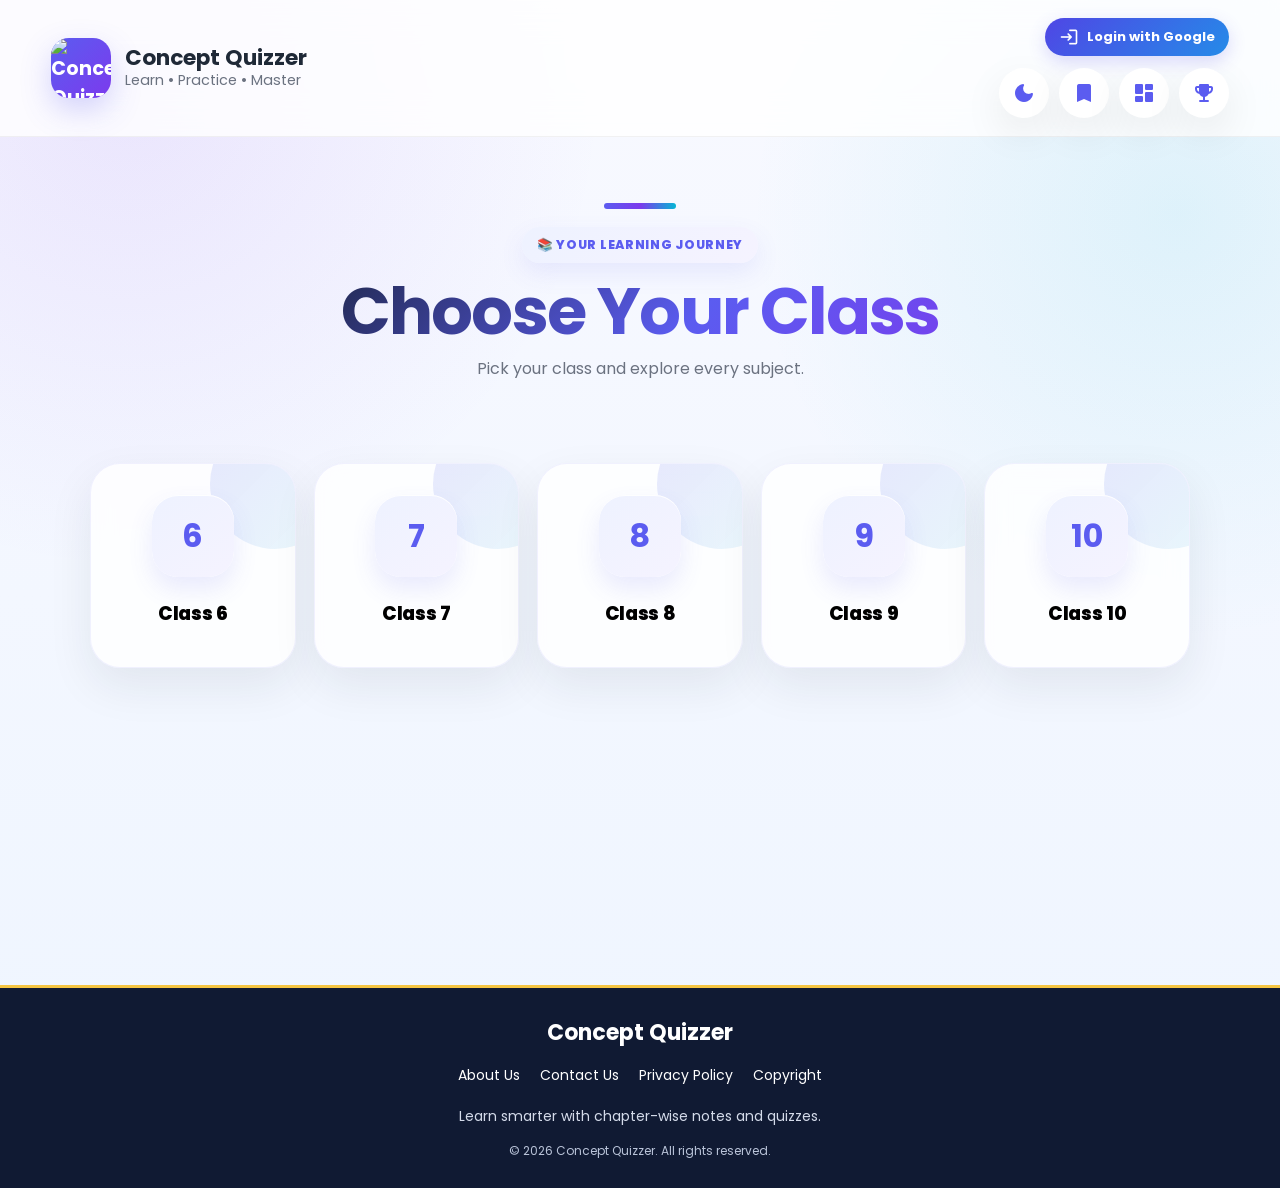
==== commit eaf0907f: "Update index.html" ====
--- a/index.html
+++ b/index.html
@@ -545,7 +545,71 @@
 <script src="https://www.gstatic.com/firebasejs/10.14.1/firebase-firestore-compat.js"></script>
 <script src="js/firebase-config.js"></script>
 <script src="js/account-auth.js"></script>
-     
+<footer class="cq-footer">
+  <p class="cq-footer-brand">Concept Quizzer</p>
+
+  <nav class="cq-footer-links" aria-label="Footer navigation">
+    <a href="about.html">About Us</a>
+    <a href="contact.html">Contact Us</a>
+    <a href="privacy.html">Privacy Policy</a>
+    <a href="copyright.html">Copyright</a>
+  </nav>
+
+  <p class="cq-footer-description">
+    Learn smarter with chapter-wise notes and quizzes.
+  </p>
+
+  <p class="cq-footer-copyright">
+    &copy; 2026 Concept Quizzer. All rights reserved.
+  </p>
+</footer>
+
+<style>
+.cq-footer {
+  margin-top: 40px;
+  padding: 28px 15px;
+  text-align: center;
+  background: #101a33;
+  color: #ffffff;
+  border-top: 3px solid #f5c542;
+}
+
+.cq-footer-brand {
+  font-size: 22px;
+  font-weight: bold;
+  margin: 0 0 16px;
+}
+
+.cq-footer-links {
+  display: flex;
+  flex-wrap: wrap;
+  justify-content: center;
+  gap: 12px 20px;
+}
+
+.cq-footer-links a {
+  color: #ffffff;
+  text-decoration: none;
+  font-size: 14px;
+}
+
+.cq-footer-links a:hover {
+  color: #f5c542;
+  text-decoration: underline;
+}
+
+.cq-footer-description {
+  margin-top: 20px;
+  font-size: 14px;
+  color: #d4dbea;
+}
+
+.cq-footer-copyright {
+  margin-top: 15px;
+  font-size: 12px;
+  color: #b9c3d8;
+}
+</style>     
 </body>
 
 </html>
